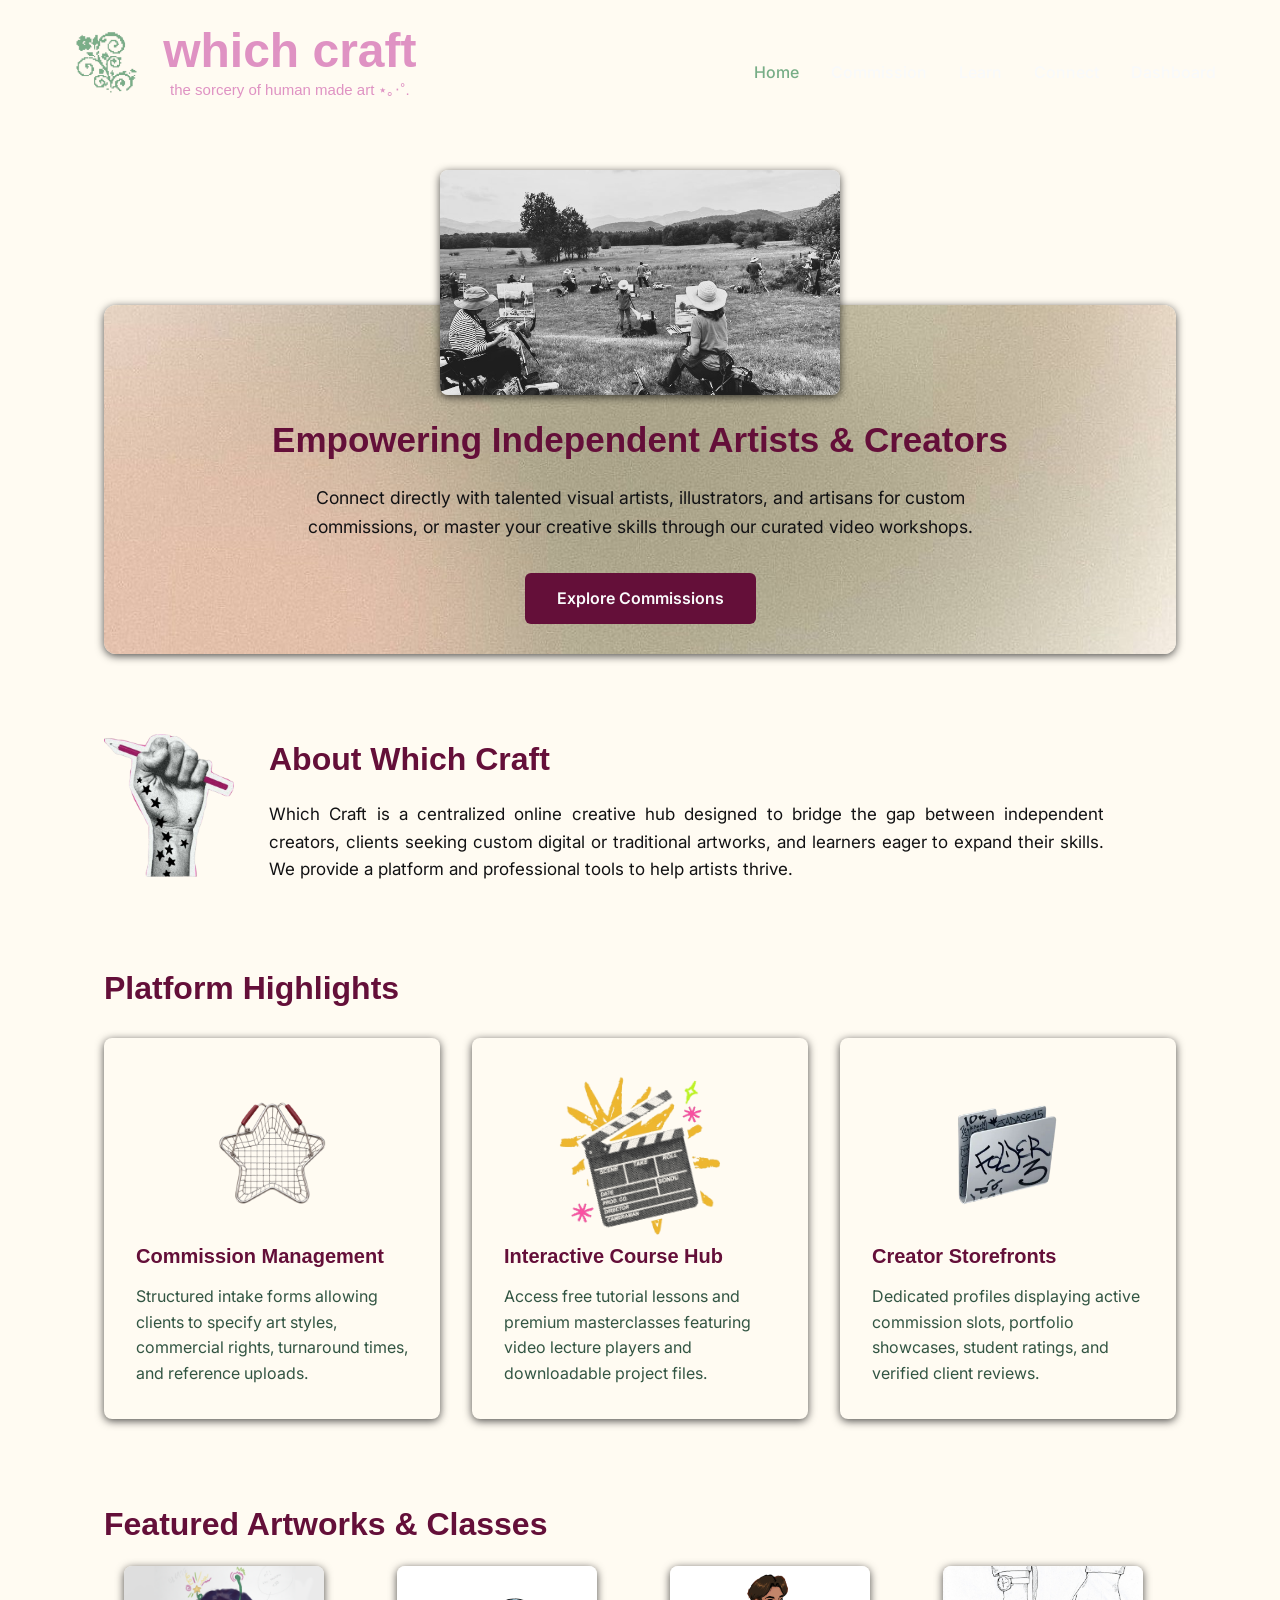
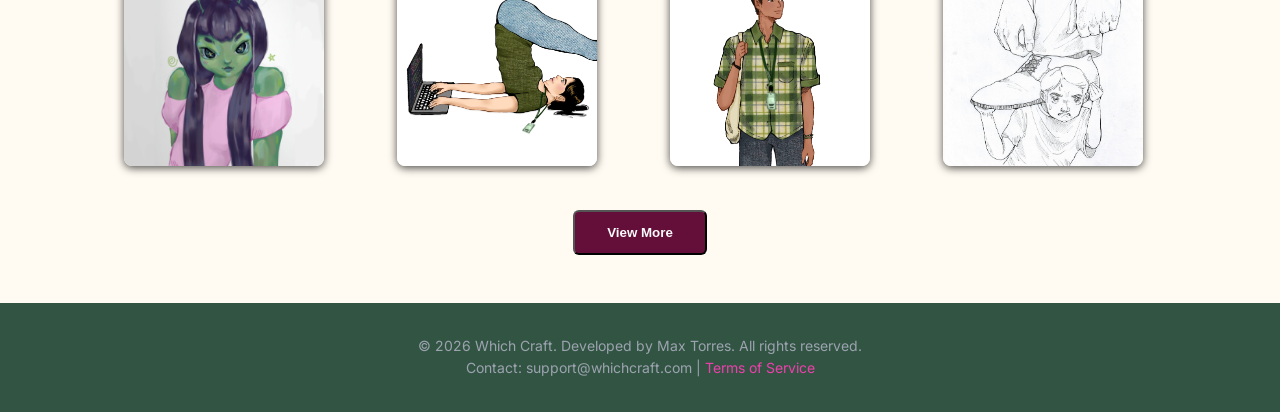
==== index.html @ 0a9c4453 "added the color palette comment in the css file." ====
<!DOCTYPE html>
<html lang="en">
<head>
    <meta charset="UTF-8">
    <meta name="viewport" content="width=device-width, initial-scale=1.0">
    <title>Which Craft</title>
    
    <link rel="preconnect" href="https://fonts.googleapis.com">
    <link rel="preconnect" href="https://fonts.gstatic.com" crossorigin>
    <link href="https://fonts.googleapis.com/css2?family=Inter:ital,opsz,wght@0,14..32,100..900;1,14..32,100..900&family=Montserrat:ital,wght@0,100..900;1,100..900&display=swap" rel="stylesheet">

    <link rel="preconnect" href="https://fonts.googleapis.com">
    <link rel="preconnect" href="https://fonts.gstatic.com" crossorigin>
    <link href="https://fonts.googleapis.com/css2?family=Inter:ital,opsz,wght@0,14..32,100..900;1,14..32,100..900&family=Montserrat:ital,wght@0,100..900;1,100..900&family=Redaction+35:ital,wght@0,400;0,700;1,400&display=swap" rel="stylesheet">

    <link rel="stylesheet" href="css/style.css">
</head>

<body>
    <header>

        <div class="container">
            <img src="images/pixel.png" height="70" alt="which craft logo">
            <div class="words">
                <div class="logo">which craft</div>
                <p>the sorcery of human made art ⋆｡‧˚.</p>
            </div>
        </div>

        <nav>
            <ul>
                <li><a href="index.html" class="active">Home</a></li>
                <li><a href="#">Commission</a> <!--hire an artist, scroll through portfolios and then message them--></li>
                <li><a href="#">Learn</a> <!--learn from an artist (watch their offered courses)--></li>
                <li><a href="#">Connect</a> <!--join the community (set up your account as an artist)--></li>
                <li><a href="#">Dashboard</a> <!--manage your comissions, orders, or courses, and profile--></li>
            </ul>
        </nav>

    </header>

    <!-- Main Content -->
    <main>
        
        <!-- hero section -->
       <section class="hero">
            <img src="images/artists.jpg" alt="image of artists" class="hero-img">
            <h1>Empowering Independent Artists & Creators</h1>
            <p>Connect directly with talented visual artists, illustrators, and artisans for custom commissions, or master your creative skills through our curated video workshops.</p>
            <a href="#" class="cta-button">Explore Commissions</a>
       </section> 

       <!-- business overview? -->
        <section class="about">
            <img src="images/moxie.png" alt="hand icon" class="about-img">
            <h2>About Which Craft</h2>
                <p>Which Craft is a centralized online creative hub designed to bridge the gap between independent creators, clients seeking custom digital or traditional artworks, and learners eager to expand their skills. We provide a platform and professional tools to help artists thrive.</p>
            </div>
            </section>
        

        <section class="highlights">

            <h2>Platform Highlights</h2>

            <div class="feature-grid">
                <div class="feature-card card1">
                    <img src="images/star-basket.png" alt="basket icon" class="card1-img">
                    <h3>Commission Management</h3>
                    <p>Structured intake forms allowing clients to specify art styles, commercial rights, turnaround times, and reference uploads.</p>
                </div>

                <div class="feature-card card2">
                    <img src="images/clapper.png" alt="courses icon" class="card-img">
                    <h3>Interactive Course Hub</h3>
                    <p>Access free tutorial lessons and premium masterclasses featuring video lecture players and downloadable project files.</p>
                </div>

                <div class="feature-card card3">
                    <img src="images/folder.png" alt="storefront icon" class="card3-img">
                    <h3>Creator Storefronts</h3>
                    <p>Dedicated profiles displaying active commission slots, portfolio showcases, student ratings, and verified client reviews.</p>
                </div>
            </div>
        </section>
        

        <section class="gallery-preview">
            <h2>Featured Artworks & Classes</h2>
            <div class="gallery">
                <img src="images/matchaaa.png" alt="Digital illustration showcase." class="img1">
                <img src="images/tiya.png" alt="Digital illustration showcase." class="img2">
                <img src="images/moreno.png" alt="Digital illustration showcase." class="img3">
                <img src="images/oppression.jpg" alt="Digital illustration showcase." class="img4">
                
                <img src="images/morena.png" alt="Digital illustration showcase." class="img5 hidden">
                <img src="images/date.jpg" alt="Digital illustration showcase." class="img6 hidden">
            </div>

            <div class="view-more">
                <button type="button" id="viewMoreBtn" class="cta-button">View More</button>
            </div>

        </section>


    </main>

    <footer>
        <p>&copy; 2026 Which Craft. Developed by Max Torres. All rights reserved.</p>
        <p>Contact: support@whichcraft.com | <a href="#">Terms of Service</a></p>
    </footer>


</body>









</html>
---- css/style.css ----
/* tabang tabang tabanggggg */

/* Color Palette:
   - Cream Background: #fffbf2
   - Dark Charcoal Text: #121214
   - Burgundy / Plum Accent: #640f39, #640f4c, #a81c62
   - Soft Pink Highlight: #df92c3
   - Bright Pink Link Accent: #ef3fac
   - Sage / Forest Green: #77ad86, #325543, #0d291a
   - Light & Muted Neutrals: #F9FAFB, #9CA3AF
*/



* {
    margin: 0;
    padding: 0;
    box-sizing: border-box;
}

body {
    /* background-image: url("../images/canvas-bg.jpg"); */
    background-repeat: no-repeat;
    background-attachment: fixed;
    background-size: cover;

    background-color: #fffbf2;
    color: #121214;
    font-family: 'Inter', sans-serif;
    line-height: 1.6;
}

/* Header & Navigation Styling */
header {
    position: sticky;
    z-index: 1000;
    top: 0;
    width: 100%;
    

    background-image: linear-gradient(rgba(100, 15, 57, 0.5)), url(../images/burgundy.jpg);
    color: #F9FAFB;
    display: flex;
    justify-content: space-between;
    align-items: center;
    padding: 25px 5%;
    flex-wrap: wrap;
    margin-bottom: 50px;
}

html {
    scroll-behavior: smooth;
}

.container {
    display: flex;
    align-items: center;
    gap: 16px;
}

.words {
    display: flex;
    flex-direction: column;
    align-items: flex-start;
    align-items: center;
}

.words > p {
    font-family: 'Redaction 35', sans-serif;
    font-size: 15px;
    color:#df92c3
}

.logo {
    font-family: 'Redaction 35', sans-serif;
    font-size: 48px;
    font-weight: 800;
    color: #df92c3;
    line-height: 1.1;
    white-space: nowrap;
}

nav ul {
    list-style: none;
    display: flex;
    gap: 32px;
    flex-wrap: wrap;
    margin-top: 18px;
}

nav a {
    color: #F9FAFB;
    text-decoration: none;
    font-weight: 500;
    transition: color 0.3s ease;
}

nav a:hover,
nav a.active {
    color: #77ad86;
}


/* Main Content & Spacing */

main {
    padding: 48px 5%;
    max-width: 1200px;
    margin: 0 auto;
}

section {
    margin-top: 80px;
}


/* Hero Section Styling */
.hero {
    text-align: center;
    padding: 64px 32px;
    padding-top: 25px;
    padding-bottom: 30px;
    background-image: url("../images/soft-bg.jpg");
    background-size: cover;
    background-position: center;
    border-radius: 12px;
    color: #121214;
    box-shadow: 0 2px 8px rgba(0, 0, 0, 0.7);
}

.hero h1 {
    font-family: 'Redaction 35', sans-serif;
    font-size: 35px;
    font-weight: 800;
    color: #640f39;
    margin-bottom: 16px;
}

.hero p {
    font-size: 17.6px;
    max-width: 700px;
    margin: 0 auto 32px auto;
}

.hero-img {
    max-width: 400px;
    max-width: 400px;
    margin: 0;
    border-radius: 8px;
    margin-top: -160px;
    margin-bottom: 10px;
    box-shadow: 0 2px 8px rgba(0, 0, 0, 0.7);
}


/* CTA Button Styling */
.cta-button {
    display: inline-block;
    background-color: #640f39;
    color: #F9FAFB;
    padding: 13px 32px;
    border-radius: 6px;
    text-decoration: none;
    font-weight: 600;
    transition: background-color 0.3s ease, transform 0.2s ease;
}

.cta-button:hover {
    background-color: #a81c62;
    background-image: linear-gradient(rgba(255, 238, 219, 0.341)), url("../images/greendots.jpg");
    color: #0d291a;
    font-weight: 600;
    background-size: cover;
    transform: translateY(-7px) ease;
}


/* About Section */

.about-img {
    float: left;
    margin-right: 35px;
    max-width: 130px;
    max-width: 130px;
}

.about h2,
.highlights h2,
.gallery-preview h2 {
    font-family: 'Syne', sans-serif;
    font-size: 32px;
    margin-bottom: 16px;
    color: #640f39;
}

.about p {
    font-size: 17px;
    max-width: 1000px;
    text-align: justify;
}

/* Key Features */
.feature-grid {
    display: grid;
    grid-template-columns: repeat(3, 1fr);
    gap: 32px;
    margin-top: 24px;
}

.feature-card {
    background-image: linear-gradient(rgba(255, 233, 192, 0.341)), url("../images/lined-paper.jpg");
    background-size: cover;
    padding: 32px;
    border-radius: 8px;
    box-shadow: 0 2px 8px rgba(0, 0, 0, 0.7);
    color:#325543;
    
    transition: transform 0.3s ease;
}

.feature-card:hover {
    transform: translateY(-7px);
}

.feature-card h3 {
    font-family: 'Syne', sans-serif;
    margin-bottom: 12px;
    font-size: 20px;
    color: #640f39;
}

.feature-grid img {
    display: block;
    margin-left: auto;
    margin-right: auto;
    max-height: 170px;
    max-width: 170px;
}


/* Gallery Showcase Image */
.gallery {
    display: grid;
    grid-template-columns: repeat(4, 1fr);
    gap: 20px;;
    margin-top: 16px;
}

.gallery img {
    display: block;
    width: 200px;
    height: 200px;
    object-fit: cover;
    border-radius: 8px;
    box-shadow: 0 2px 8px rgba(0, 0, 0, 0.7);
    transition: transform 0.3s ease;
    
    overflow: hidden;
    margin-left: 20px;
    margin-bottom: 20px;
}

.gallery img:hover {
    transform: translateY(-7px);
}

.gallery img.hidden {
    display: none;
}

.view-more {
    text-align: center;
    margin-top: 24px;
}


/* Footer Styling */
footer {
    background-color: #325543;
    color: #9CA3AF;
    text-align: center;
    padding: 32px 5%;
    font-size: 14px;
}

footer a {
    color: #ef3fac;
    text-decoration: none;
}

footer a:hover {
    text-decoration: underline;
}
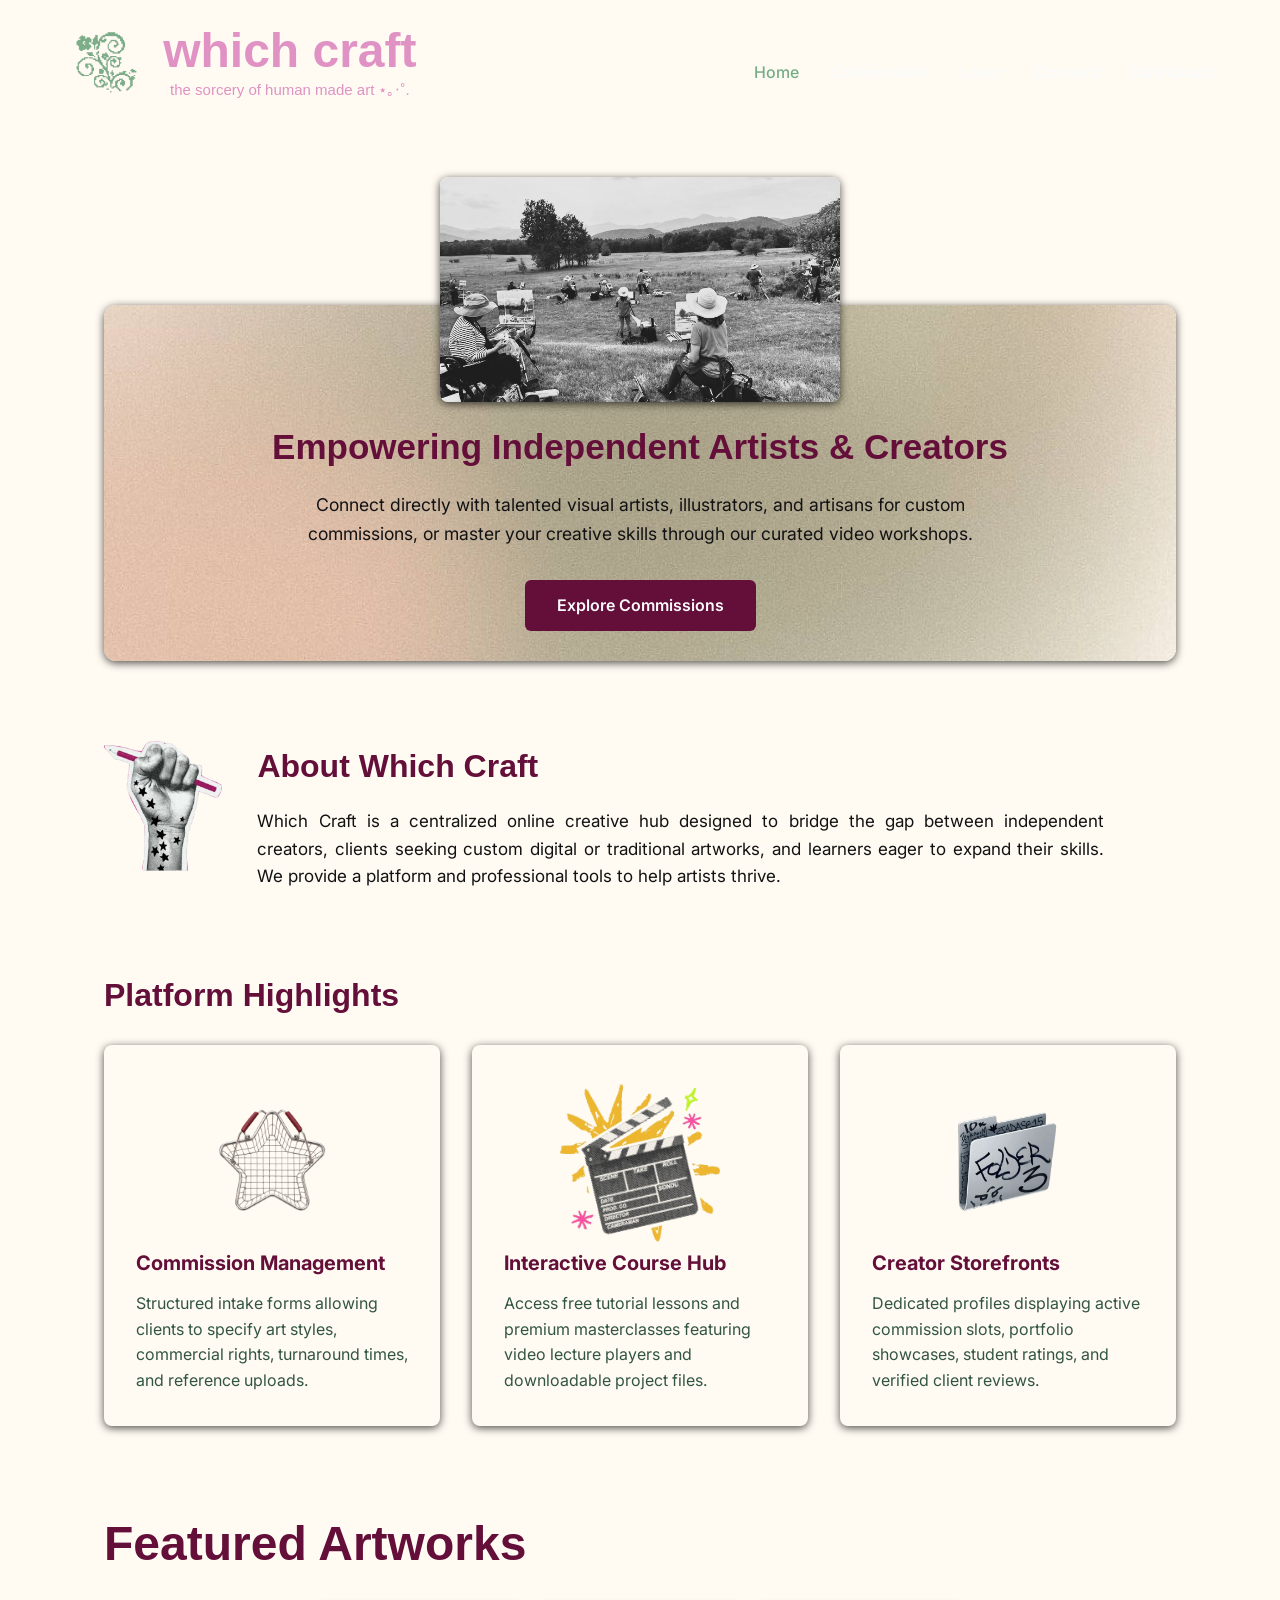
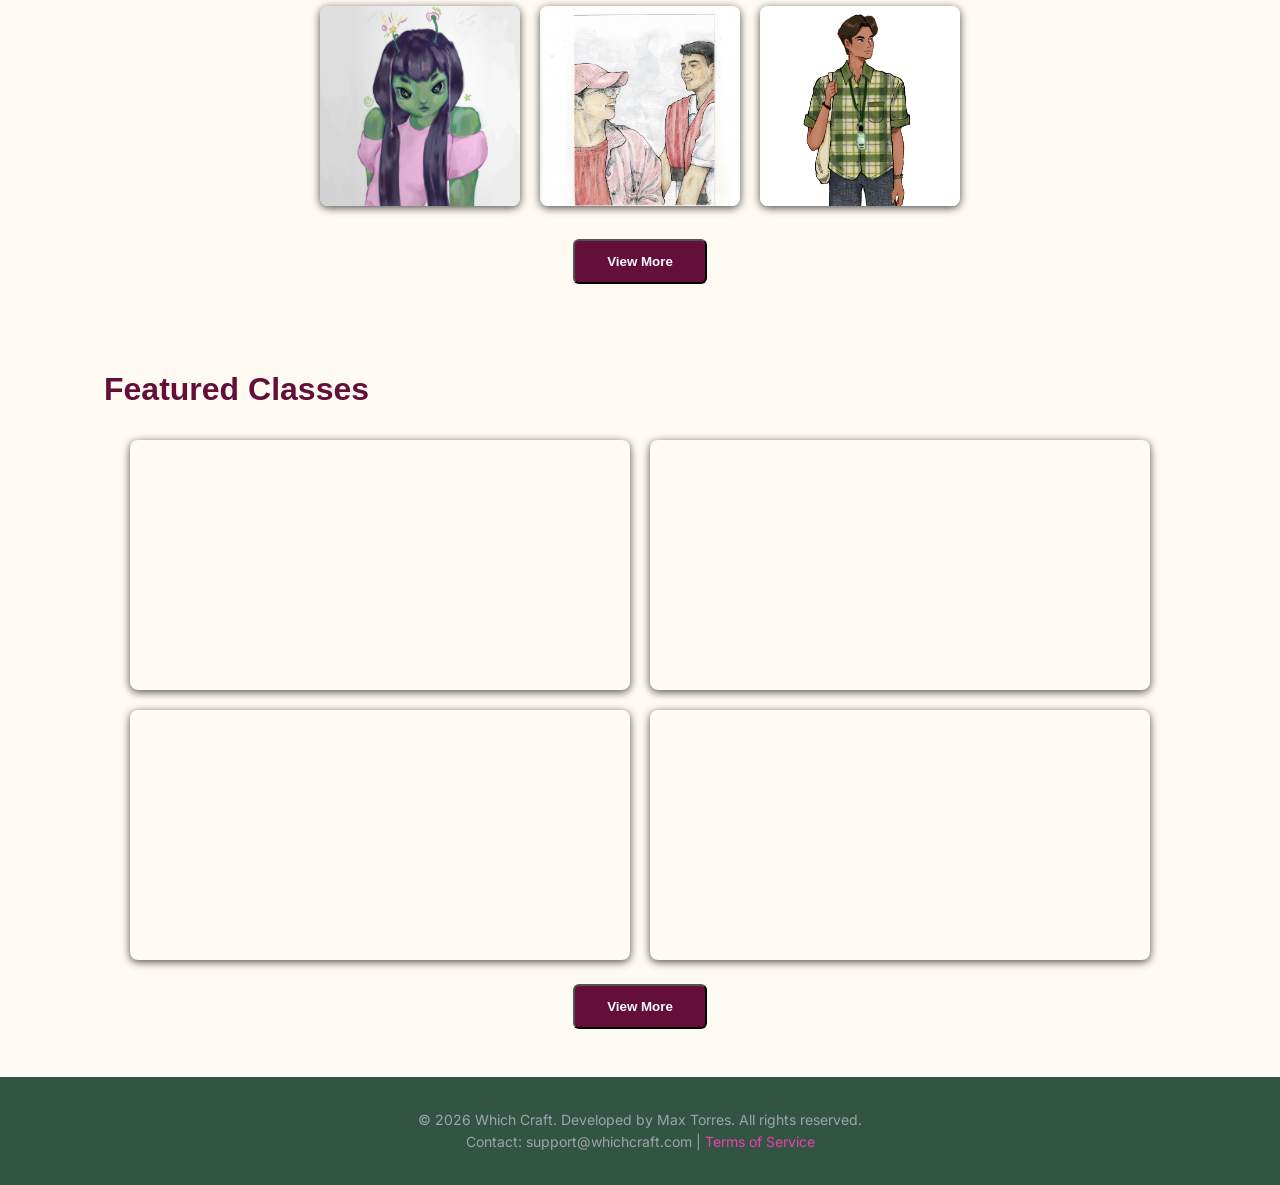
==== commit 299629d2: "divided the featured artwords and featured courses, added the css for the featured courses, and fiex" ====
--- a/index.html
+++ b/index.html
@@ -43,19 +43,19 @@
     <main>
         
         <!-- hero section -->
-       <section class="hero">
+        <section class="hero">
             <img src="images/artists.jpg" alt="image of artists" class="hero-img">
             <h1>Empowering Independent Artists & Creators</h1>
             <p>Connect directly with talented visual artists, illustrators, and artisans for custom commissions, or master your creative skills through our curated video workshops.</p>
             <a href="#" class="cta-button">Explore Commissions</a>
-       </section> 
+        </section>
+       
 
        <!-- business overview? -->
         <section class="about">
             <img src="images/moxie.png" alt="hand icon" class="about-img">
             <h2>About Which Craft</h2>
                 <p>Which Craft is a centralized online creative hub designed to bridge the gap between independent creators, clients seeking custom digital or traditional artworks, and learners eager to expand their skills. We provide a platform and professional tools to help artists thrive.</p>
-            </div>
             </section>
         
 
@@ -86,15 +86,15 @@
         
 
         <section class="gallery-preview">
-            <h2>Featured Artworks & Classes</h2>
+            <h2>Featured Artworks</h2>
             <div class="gallery">
                 <img src="images/matchaaa.png" alt="Digital illustration showcase." class="img1">
-                <img src="images/tiya.png" alt="Digital illustration showcase." class="img2">
+                <img src="images/date.jpg" alt="Digital illustration showcase." class="img2">
                 <img src="images/moreno.png" alt="Digital illustration showcase." class="img3">
-                <img src="images/oppression.jpg" alt="Digital illustration showcase." class="img4">
                 
+                <img src="images/oppression.jpg" alt="Digital illustration showcase." class="img4 hidden">
                 <img src="images/morena.png" alt="Digital illustration showcase." class="img5 hidden">
-                <img src="images/date.jpg" alt="Digital illustration showcase." class="img6 hidden">
+                <img src="images/tiya.png" alt="Digital illustration showcase." class="img6 hidden">
             </div>
 
             <div class="view-more">
@@ -103,6 +103,21 @@
 
         </section>
 
+
+        <section class="course-preview">
+            <h2>Featured Classes</h2>
+            <div class="course">
+                <iframe width="560" height="315" src="https://www.youtube.com/embed/XeIR7P82aPU?si=596kWppinb40qCy3" title="YouTube video player" frameborder="0" allow="accelerometer; autoplay; clipboard-write; encrypted-media; gyroscope; picture-in-picture; web-share" referrerpolicy="strict-origin-when-cross-origin" allowfullscreen></iframe>
+                <iframe width="560" height="315" src="https://www.youtube.com/embed/hON5t_69TBk?si=FK8n1F7o81Zy9mkY" title="YouTube video player" frameborder="0" allow="accelerometer; autoplay; clipboard-write; encrypted-media; gyroscope; picture-in-picture; web-share" referrerpolicy="strict-origin-when-cross-origin" allowfullscreen></iframe>
+                <iframe width="560" height="315" src="https://www.youtube.com/embed/UOC8ISSbFx0?si=-0Y8C9B5GnZvWqfp" title="YouTube video player" frameborder="0" allow="accelerometer; autoplay; clipboard-write; encrypted-media; gyroscope; picture-in-picture; web-share" referrerpolicy="strict-origin-when-cross-origin" allowfullscreen></iframe>
+                <iframe width="560" height="315" src="https://www.youtube.com/embed/iOkqWYNOjJY?si=_VaJUX1a1qQ-y8oq" title="YouTube video player" frameborder="0" allow="accelerometer; autoplay; clipboard-write; encrypted-media; gyroscope; picture-in-picture; web-share" referrerpolicy="strict-origin-when-cross-origin" allowfullscreen></iframe>
+            </div>
+
+            <div class="view-more">
+                <button type="button" id="viewMoreBtn" class="cta-button">View More</button>
+            </div>
+
+        </section>
 
     </main>
 
--- a/css/style.css
+++ b/css/style.css
@@ -19,7 +19,7 @@
 }
 
 body {
-    /* background-image: url("../images/canvas-bg.jpg"); */
+    background-image: linear-gradient(rgba(255, 251, 247, 0.77)), url("../images/field-bw.jpg");
     background-repeat: no-repeat;
     background-attachment: fixed;
     background-size: cover;
@@ -29,6 +29,14 @@
     font-family: 'Inter', sans-serif;
     line-height: 1.6;
 }
+
+
+html,
+body {
+    overflow-x: clip;
+    max-width: 100%;
+}
+
 
 /* Header & Navigation Styling */
 header {
@@ -36,6 +44,7 @@
     z-index: 1000;
     top: 0;
     width: 100%;
+    min-width: 100vw;
     
 
     background-image: linear-gradient(rgba(100, 15, 57, 0.5)), url(../images/burgundy.jpg);
@@ -115,10 +124,11 @@
 
 
 /* Hero Section Styling */
+
 .hero {
     text-align: center;
     padding: 64px 32px;
-    padding-top: 25px;
+    padding-top: 32px;
     padding-bottom: 30px;
     background-image: url("../images/soft-bg.jpg");
     background-size: cover;
@@ -144,7 +154,7 @@
 
 .hero-img {
     max-width: 400px;
-    max-width: 400px;
+    max-height: 400px;
     margin: 0;
     border-radius: 8px;
     margin-top: -160px;
@@ -171,7 +181,7 @@
     color: #0d291a;
     font-weight: 600;
     background-size: cover;
-    transform: translateY(-7px) ease;
+    transform: translateY(-7px);
 }
 
 
@@ -181,13 +191,14 @@
     float: left;
     margin-right: 35px;
     max-width: 130px;
-    max-width: 130px;
+    max-height: 130px;
 }
 
 .about h2,
 .highlights h2,
-.gallery-preview h2 {
-    font-family: 'Syne', sans-serif;
+.gallery-preview ,
+.course-preview h2 {
+    font-family: 'Redaction 35', sans-serif;
     font-size: 32px;
     margin-bottom: 16px;
     color: #640f39;
@@ -201,13 +212,18 @@
 
 /* Key Features */
 .feature-grid {
-    display: grid;
-    grid-template-columns: repeat(3, 1fr);
+    display: flex;
+    flex-wrap: wrap;
+    justify-content: center;
+    align-items: center;
     gap: 32px;
     margin-top: 24px;
 }
 
 .feature-card {
+    flex: 1 1 280px;
+    max-width: 360px;
+
     background-image: linear-gradient(rgba(255, 233, 192, 0.341)), url("../images/lined-paper.jpg");
     background-size: cover;
     padding: 32px;
@@ -223,7 +239,7 @@
 }
 
 .feature-card h3 {
-    font-family: 'Syne', sans-serif;
+    font-family: 'Inter', sans-serif;
     margin-bottom: 12px;
     font-size: 20px;
     color: #640f39;
@@ -240,10 +256,12 @@
 
 /* Gallery Showcase Image */
 .gallery {
-    display: grid;
-    grid-template-columns: repeat(4, 1fr);
-    gap: 20px;;
-    margin-top: 16px;
+    display: flex;
+    flex-wrap: wrap;
+    justify-content: center;
+    align-items: center;
+    gap: 20px;
+    margin-top: 24px;
 }
 
 .gallery img {
@@ -255,9 +273,6 @@
     box-shadow: 0 2px 8px rgba(0, 0, 0, 0.7);
     transition: transform 0.3s ease;
     
-    overflow: hidden;
-    margin-left: 20px;
-    margin-bottom: 20px;
 }
 
 .gallery img:hover {
@@ -266,6 +281,37 @@
 
 .gallery img.hidden {
     display: none;
+}
+
+.view-more {
+    text-align: center;
+    margin-top: 24px;
+}
+
+
+/* Course Showcase Section */
+.course {
+    display: flex;
+    flex-wrap: wrap;
+    justify-content: center;
+    align-items: center;
+    gap: 20px;
+    margin-top: 24px;
+}
+
+.course iframe {
+    display: block;
+    width: 500px;
+    height: 250px;
+    object-fit: cover;
+    border-radius: 8px;
+    box-shadow: 0 2px 8px rgba(0, 0, 0, 0.7);
+    transition: transform 0.3s ease;
+    
+}
+
+.course iframe:hover {
+    transform: translateY(-7px);
 }
 
 .view-more {
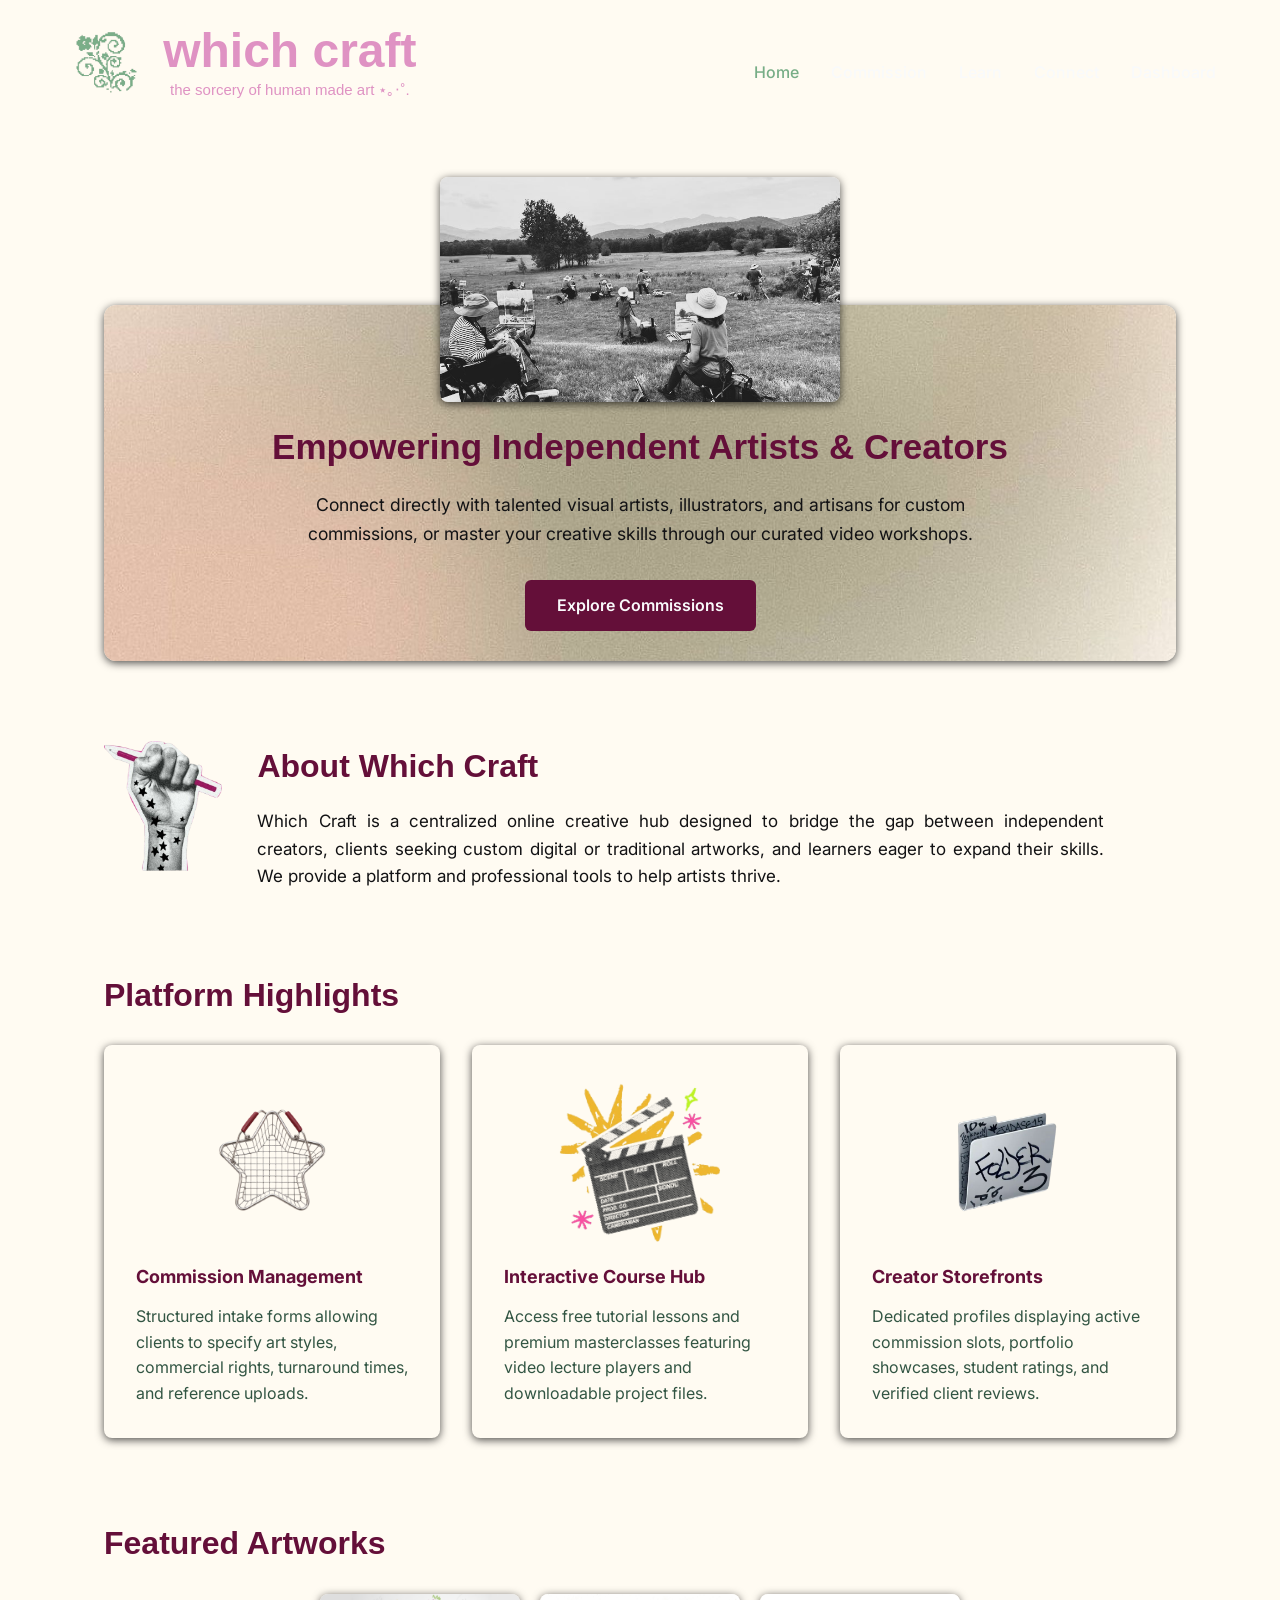
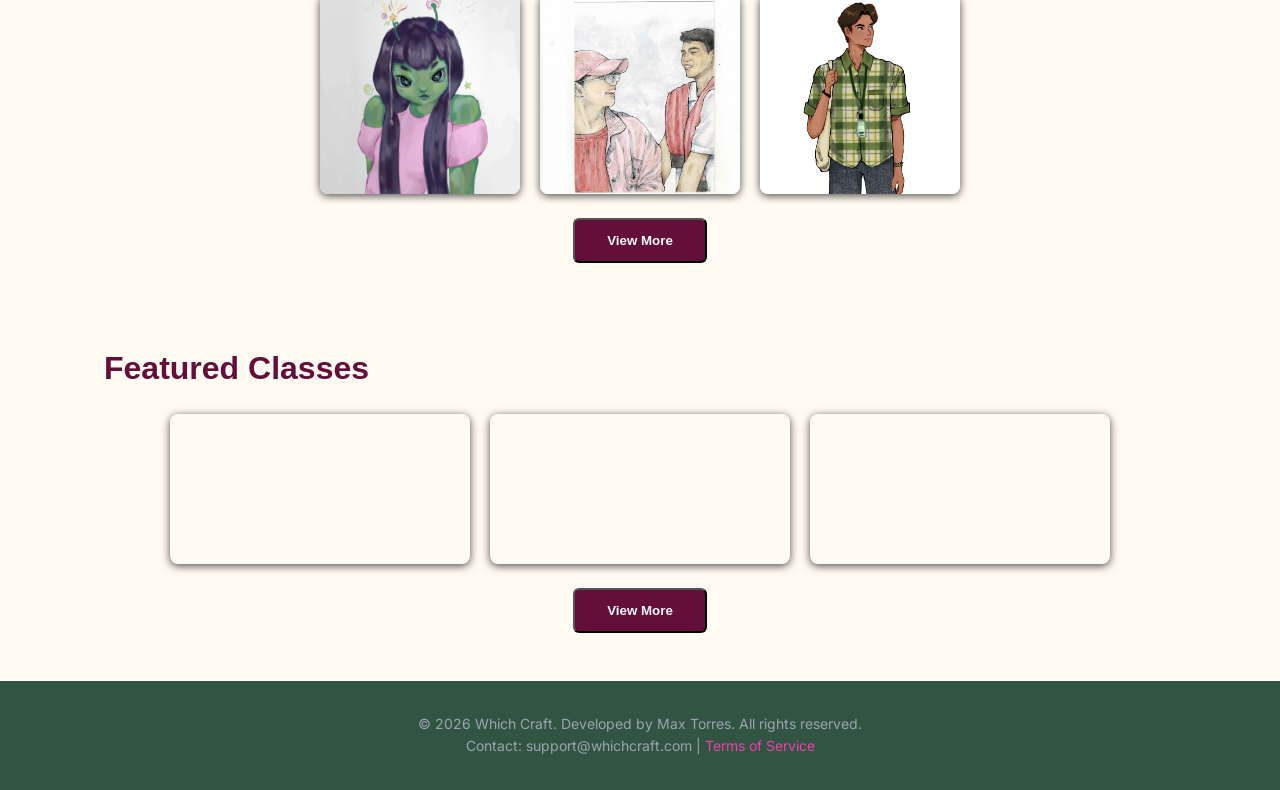
==== commit e580d22a: "gave the featured artworks each of their details in html and their corresponding css." ====
--- a/index.html
+++ b/index.html
@@ -49,9 +49,9 @@
             <p>Connect directly with talented visual artists, illustrators, and artisans for custom commissions, or master your creative skills through our curated video workshops.</p>
             <a href="#" class="cta-button">Explore Commissions</a>
         </section>
-       
+        
 
-       <!-- business overview? -->
+        <!-- business overview? -->
         <section class="about">
             <img src="images/moxie.png" alt="hand icon" class="about-img">
             <h2>About Which Craft</h2>
@@ -71,7 +71,7 @@
                 </div>
 
                 <div class="feature-card card2">
-                    <img src="images/clapper.png" alt="courses icon" class="card-img">
+                    <img src="images/clapper.png" alt="courses icon" class="card2-img">
                     <h3>Interactive Course Hub</h3>
                     <p>Access free tutorial lessons and premium masterclasses featuring video lecture players and downloadable project files.</p>
                 </div>
@@ -88,19 +88,37 @@
         <section class="gallery-preview">
             <h2>Featured Artworks</h2>
             <div class="gallery">
-                <img src="images/matchaaa.png" alt="Digital illustration showcase." class="img1">
-                <img src="images/date.jpg" alt="Digital illustration showcase." class="img2">
-                <img src="images/moreno.png" alt="Digital illustration showcase." class="img3">
-                
-                <img src="images/oppression.jpg" alt="Digital illustration showcase." class="img4 hidden">
-                <img src="images/morena.png" alt="Digital illustration showcase." class="img5 hidden">
-                <img src="images/tiya.png" alt="Digital illustration showcase." class="img6 hidden">
+                <figure class="artwork-card">
+                    <img src="images/matchaaa.png" alt="Digital illustration showcase." class="img1">
+                    <figcaption class="artwork-caption">
+                        <span class="artwork-title">Matcha</span>
+                        <span class="artwork-medium">mixed: trad lineart and digi rendering.</span>
+                        <span class="artwork-artist">by max</span>
+                    </figcaption>
+                </figure>
+
+                <figure class="artwork-card">
+                    <img src="images/date.jpg" alt="Digital illustration showcase." class="img2">
+                    <figcaption class="artwork-caption">
+                        <span class="artwork-title">Afternoon Date</span>
+                        <span class="artwork-medium">trad: watercolor, pens, colored pencils</span>
+                        <span class="artwork-artist">by max</span>
+                    </figcaption>
+                </figure>
+
+                <figure class="artwork-card">
+                    <img src="images/moreno.png" alt="Digital illustration showcase." class="img3">
+                    <figcaption class="artwork-caption">
+                        <span class="artwork-title">Campus Walk</span>
+                        <span class="artwork-medium">mixed: trad lineart and digi rendering.</span>
+                        <span class="artwork-artist">by max</span>
+                    </figcaption>
+                </figure>
             </div>
 
             <div class="view-more">
-                <button type="button" id="viewMoreBtn" class="cta-button">View More</button>
+                <button type="button" id="viewMoreGalleryBtn" class="cta-button">View More</button>
             </div>
-
         </section>
 
 
@@ -108,7 +126,6 @@
             <h2>Featured Classes</h2>
             <div class="course">
                 <iframe width="560" height="315" src="https://www.youtube.com/embed/XeIR7P82aPU?si=596kWppinb40qCy3" title="YouTube video player" frameborder="0" allow="accelerometer; autoplay; clipboard-write; encrypted-media; gyroscope; picture-in-picture; web-share" referrerpolicy="strict-origin-when-cross-origin" allowfullscreen></iframe>
-                <iframe width="560" height="315" src="https://www.youtube.com/embed/hON5t_69TBk?si=FK8n1F7o81Zy9mkY" title="YouTube video player" frameborder="0" allow="accelerometer; autoplay; clipboard-write; encrypted-media; gyroscope; picture-in-picture; web-share" referrerpolicy="strict-origin-when-cross-origin" allowfullscreen></iframe>
                 <iframe width="560" height="315" src="https://www.youtube.com/embed/UOC8ISSbFx0?si=-0Y8C9B5GnZvWqfp" title="YouTube video player" frameborder="0" allow="accelerometer; autoplay; clipboard-write; encrypted-media; gyroscope; picture-in-picture; web-share" referrerpolicy="strict-origin-when-cross-origin" allowfullscreen></iframe>
                 <iframe width="560" height="315" src="https://www.youtube.com/embed/iOkqWYNOjJY?si=_VaJUX1a1qQ-y8oq" title="YouTube video player" frameborder="0" allow="accelerometer; autoplay; clipboard-write; encrypted-media; gyroscope; picture-in-picture; web-share" referrerpolicy="strict-origin-when-cross-origin" allowfullscreen></iframe>
             </div>
--- a/css/style.css
+++ b/css/style.css
@@ -196,7 +196,7 @@
 
 .about h2,
 .highlights h2,
-.gallery-preview ,
+.gallery-preview h2,
 .course-preview h2 {
     font-family: 'Redaction 35', sans-serif;
     font-size: 32px;
@@ -215,7 +215,7 @@
     display: flex;
     flex-wrap: wrap;
     justify-content: center;
-    align-items: center;
+    align-items: stretch;
     gap: 32px;
     margin-top: 24px;
 }
@@ -223,6 +223,7 @@
 .feature-card {
     flex: 1 1 280px;
     max-width: 360px;
+    min-width: 0;
 
     background-image: linear-gradient(rgba(255, 233, 192, 0.341)), url("../images/lined-paper.jpg");
     background-size: cover;
@@ -241,20 +242,91 @@
 .feature-card h3 {
     font-family: 'Inter', sans-serif;
     margin-bottom: 12px;
-    font-size: 20px;
+    font-size: 18px;
     color: #640f39;
 }
 
 .feature-grid img {
     display: block;
-    margin-left: auto;
-    margin-right: auto;
+    margin: 0 auto 16px auto;
     max-height: 170px;
-    max-width: 170px;
+    height: auto;
+    max-width: min(170px, 100%);
+    width: auto;
 }
 
 
 /* Gallery Showcase Image */
+.artwork-card {
+    position: relative;
+    width: 200px;
+    height: 200px;
+    border-radius: 8px;
+    overflow: hidden;
+    box-shadow: 0 2px 8px rgba(0, 0, 0, 0.7);
+    transition: transform 0.3s ease, box-shadow 0.3s ease;
+}
+
+.artwork-card:hover {
+    transform: translateY(-7px);
+    box-shadow: 0 8px 18px rgba(0, 0, 0, 0.35);
+}
+
+.artwork-card img {
+    display: block;
+    width: 100%;
+    height: 100%;
+    object-fit: cover;
+}
+
+.artwork-caption {
+    position: absolute;
+    inset: 0;
+    display: flex;
+    flex-direction: column;
+    justify-content: flex-end;
+    padding: 14px;
+    background: linear-gradient(
+        to top,
+        rgba(18, 18, 20, 0.88) 0%,
+        rgba(100, 15, 57, 0.55) 60%,
+        rgba(18, 18, 20, 0.1) 100%
+    );
+    color: #fffbf2;
+    opacity: 0;
+    transform: translateY(6px);
+    transition: opacity 0.25s ease, transform 0.25s ease;
+    pointer-events: none;
+}
+
+.artwork-card:hover .artwork-caption,
+.artwork-card:focus-within .artwork-caption {
+    opacity: 1;
+    transform: translateY(0);
+}
+
+.artwork-title {
+    font-family: 'Syne', sans-serif;
+    font-size: 15px;
+    font-weight: 700;
+    line-height: 1.2;
+}
+
+.artwork-medium {
+    font-family: 'Inter', sans-serif;
+    font-size: 11.5px;
+    color: #fffbf2;
+    margin-top: 3px;
+}
+
+.artwork-artist {
+    font-family: 'Inter', sans-serif;
+    font-size: 12.5px;
+    color: #df92c3;
+    margin-top: 3px;
+}
+
+
 .gallery {
     display: flex;
     flex-wrap: wrap;
@@ -262,21 +334,6 @@
     align-items: center;
     gap: 20px;
     margin-top: 24px;
-}
-
-.gallery img {
-    display: block;
-    width: 200px;
-    height: 200px;
-    object-fit: cover;
-    border-radius: 8px;
-    box-shadow: 0 2px 8px rgba(0, 0, 0, 0.7);
-    transition: transform 0.3s ease;
-    
-}
-
-.gallery img:hover {
-    transform: translateY(-7px);
 }
 
 .gallery img.hidden {
@@ -296,13 +353,13 @@
     justify-content: center;
     align-items: center;
     gap: 20px;
-    margin-top: 24px;
+    margin-top: 20px;
 }
 
 .course iframe {
     display: block;
-    width: 500px;
-    height: 250px;
+    width: 300px;
+    height: 150px;
     object-fit: cover;
     border-radius: 8px;
     box-shadow: 0 2px 8px rgba(0, 0, 0, 0.7);
@@ -311,7 +368,7 @@
 }
 
 .course iframe:hover {
-    transform: translateY(-7px);
+    transform: translateY(-7px) scale(1.27);
 }
 
 .view-more {
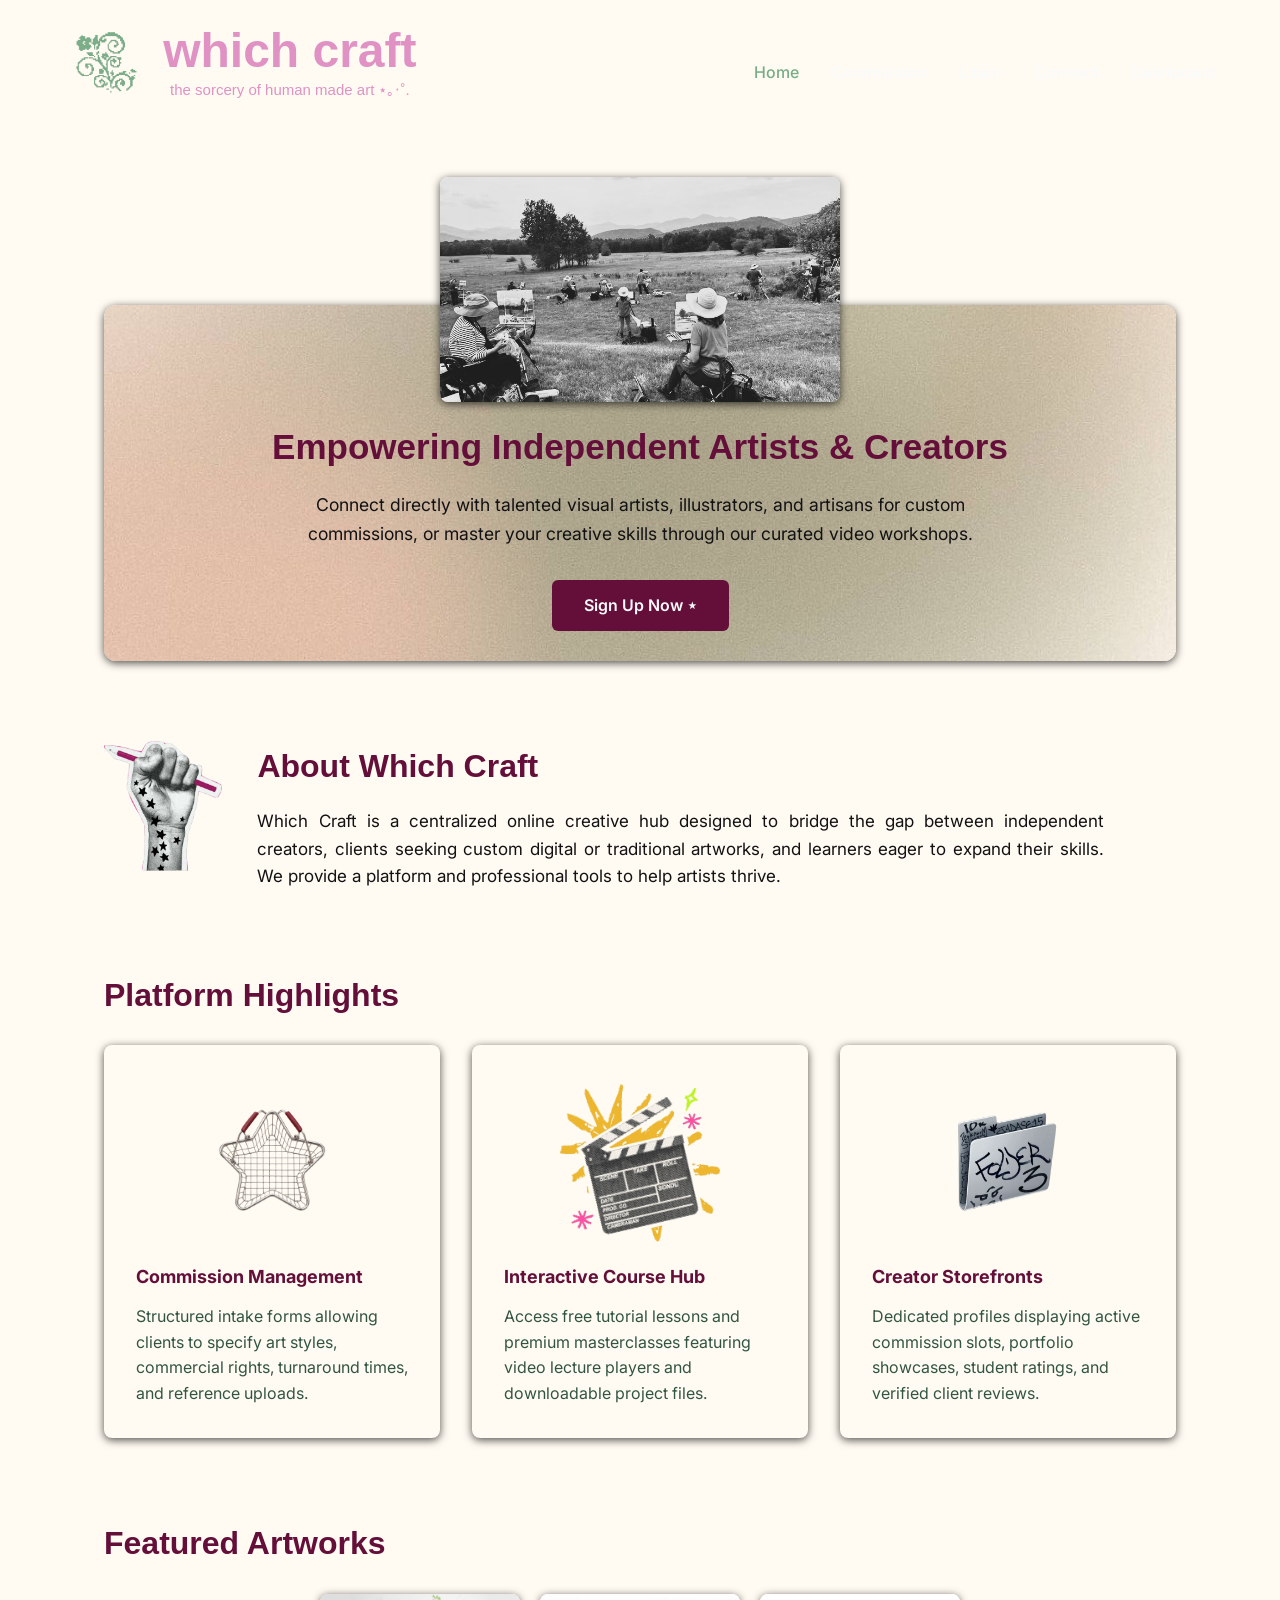
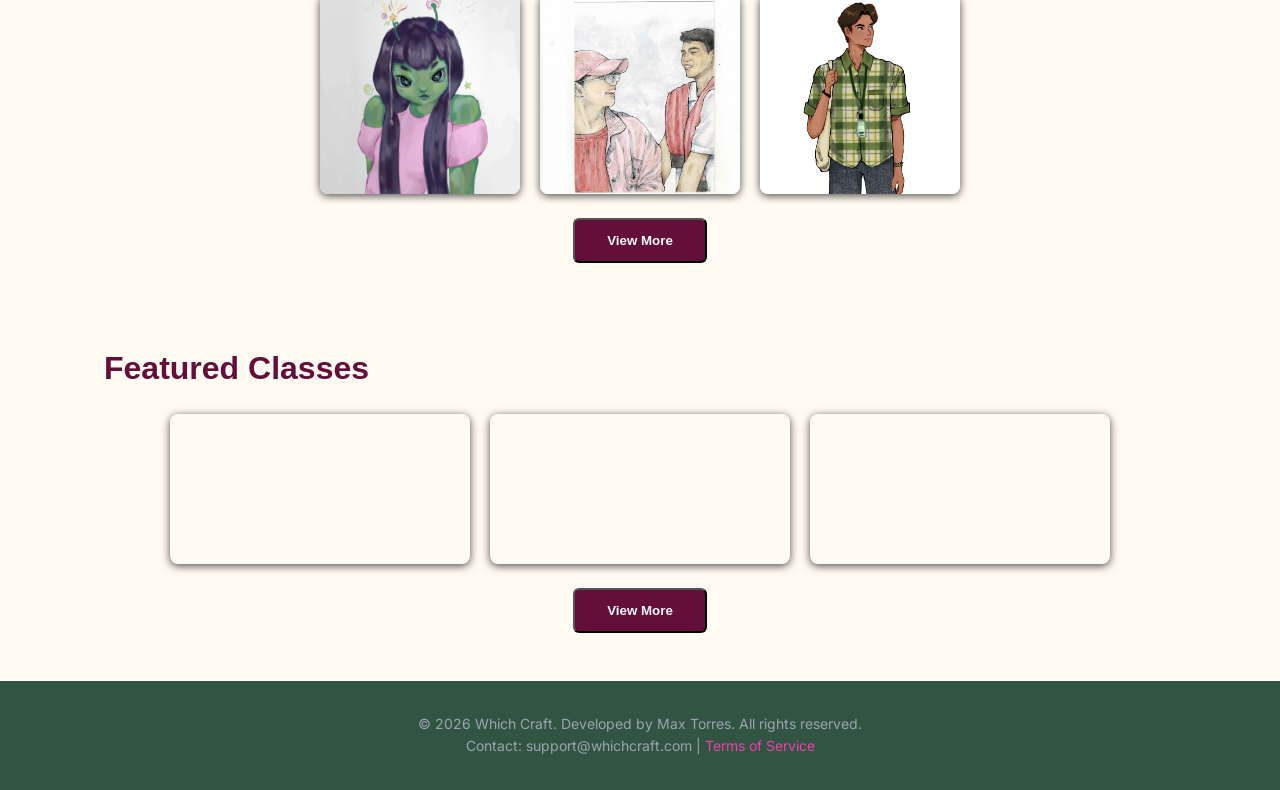
==== commit c52b6e74: "connected the cta button to the connect page" ====
--- a/index.html
+++ b/index.html
@@ -32,7 +32,7 @@
                 <li><a href="index.html" class="active">Home</a></li>
                 <li><a href="#">Commission</a> <!--hire an artist, scroll through portfolios and then message them--></li>
                 <li><a href="#">Learn</a> <!--learn from an artist (watch their offered courses)--></li>
-                <li><a href="#">Connect</a> <!--join the community (set up your account as an artist)--></li>
+                <li><a href="connect.html">Connect</a></li> <!--join the community (set up your account as an artist)--></li>
                 <li><a href="#">Dashboard</a> <!--manage your comissions, orders, or courses, and profile--></li>
             </ul>
         </nav>
@@ -47,7 +47,7 @@
             <img src="images/artists.jpg" alt="image of artists" class="hero-img">
             <h1>Empowering Independent Artists & Creators</h1>
             <p>Connect directly with talented visual artists, illustrators, and artisans for custom commissions, or master your creative skills through our curated video workshops.</p>
-            <a href="#" class="cta-button">Explore Commissions</a>
+            <a href="connect.html" class="cta-button">Sign Up Now ⋆</a>
         </section>
         
 
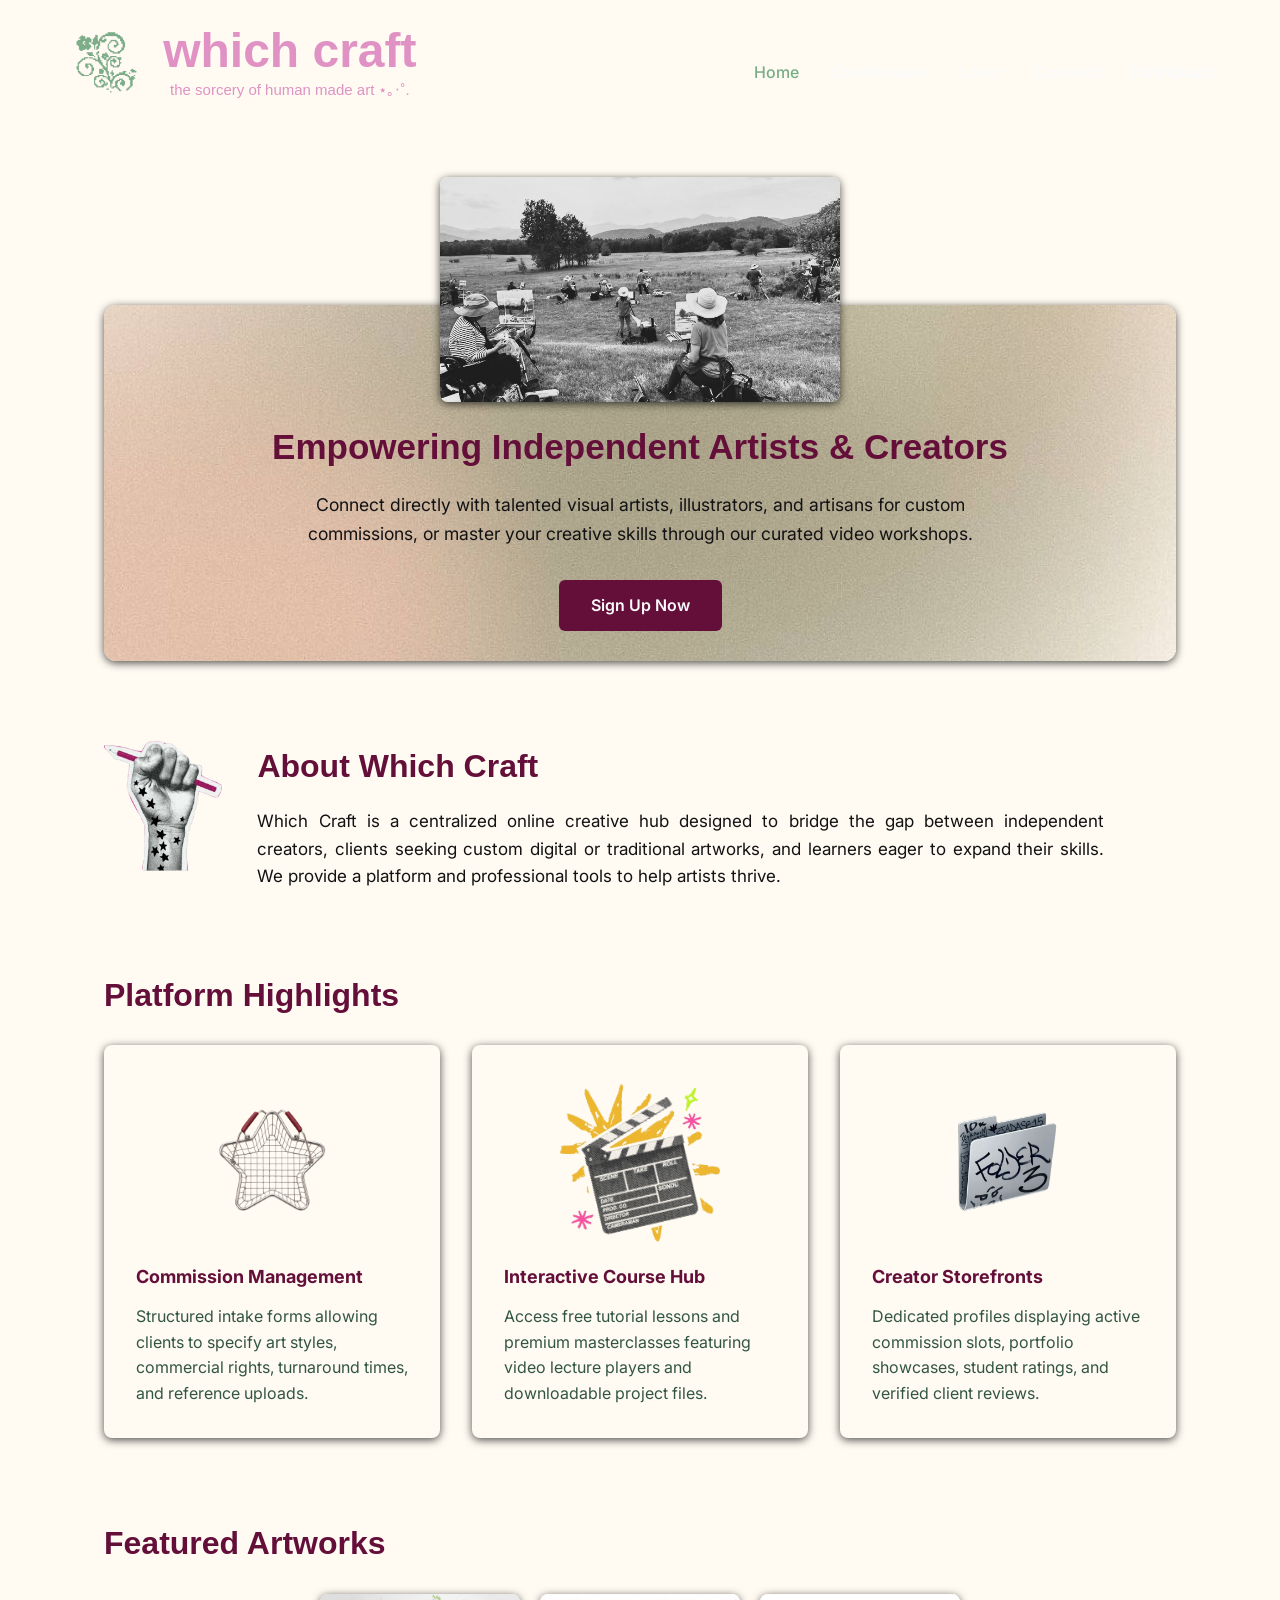
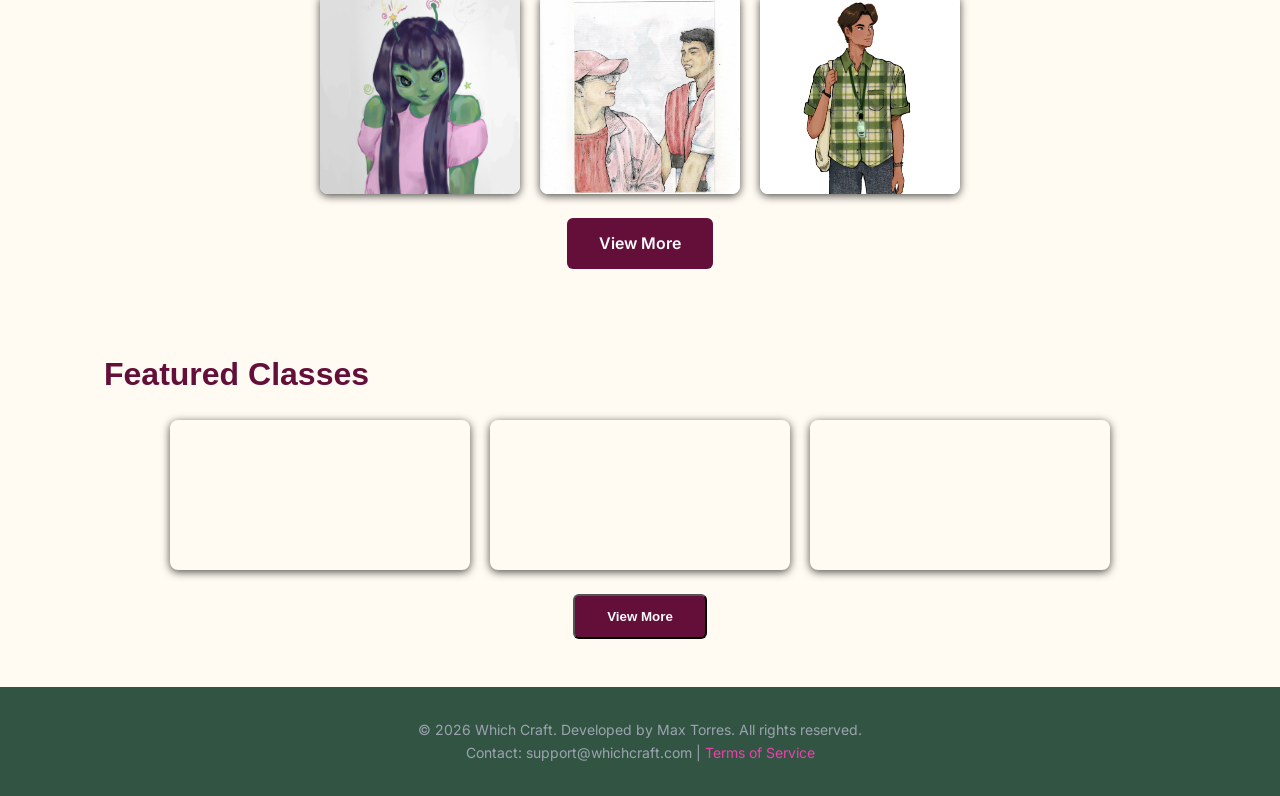
==== commit 5e0acb4c: "added commission html and css for the commission-hero." ====
--- a/index.html
+++ b/index.html
@@ -30,7 +30,7 @@
         <nav>
             <ul>
                 <li><a href="index.html" class="active">Home</a></li>
-                <li><a href="#">Commission</a> <!--hire an artist, scroll through portfolios and then message them--></li>
+                <li><a href="commission.html">Commission</a> <!--hire an artist, scroll through portfolios and then message them--></li>
                 <li><a href="#">Learn</a> <!--learn from an artist (watch their offered courses)--></li>
                 <li><a href="connect.html">Connect</a></li> <!--join the community (set up your account as an artist)--></li>
                 <li><a href="#">Dashboard</a> <!--manage your comissions, orders, or courses, and profile--></li>
@@ -47,7 +47,7 @@
             <img src="images/artists.jpg" alt="image of artists" class="hero-img">
             <h1>Empowering Independent Artists & Creators</h1>
             <p>Connect directly with talented visual artists, illustrators, and artisans for custom commissions, or master your creative skills through our curated video workshops.</p>
-            <a href="connect.html" class="cta-button">Sign Up Now ⋆</a>
+            <a href="connect.html" class="cta-button">Sign Up Now</a>
         </section>
         
 
@@ -117,7 +117,7 @@
             </div>
 
             <div class="view-more">
-                <button type="button" id="viewMoreGalleryBtn" class="cta-button">View More</button>
+                <a href="commission.html" class="cta-button view-more-btn">View More</a>
             </div>
         </section>
 
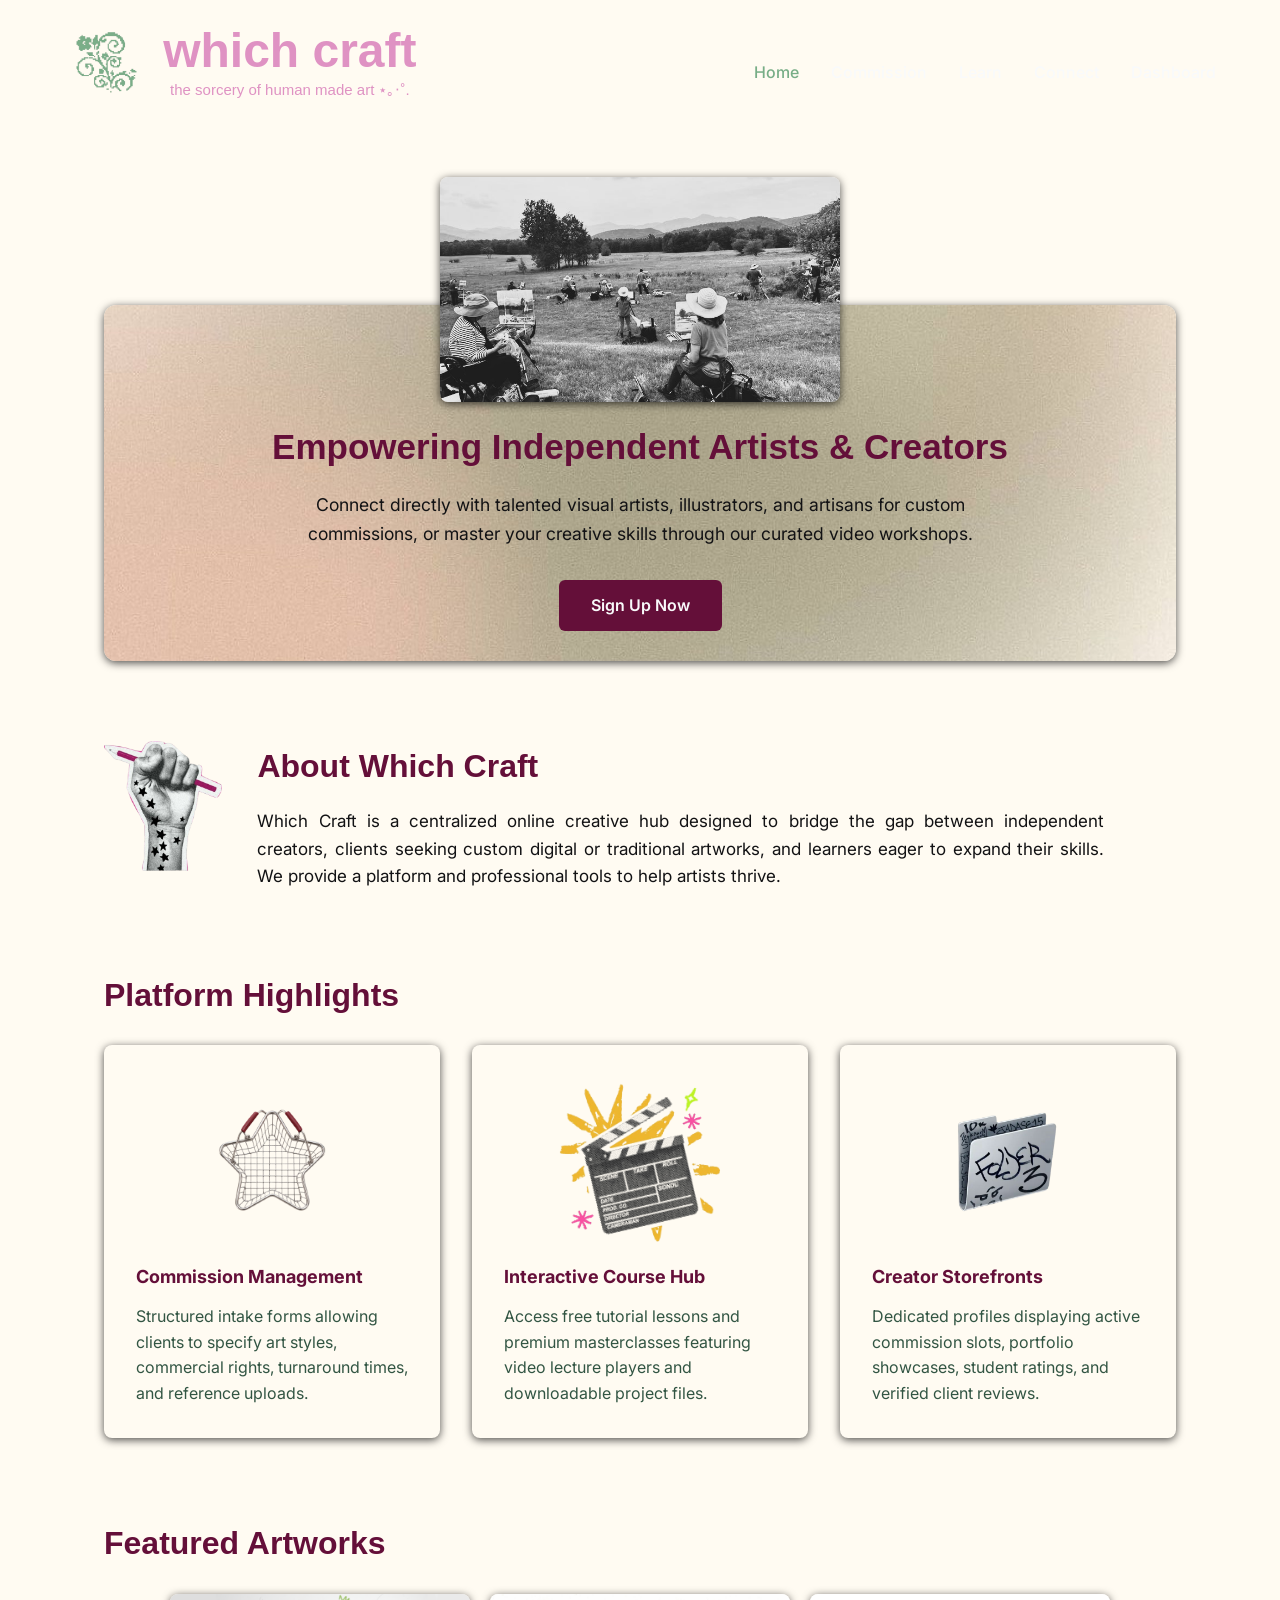
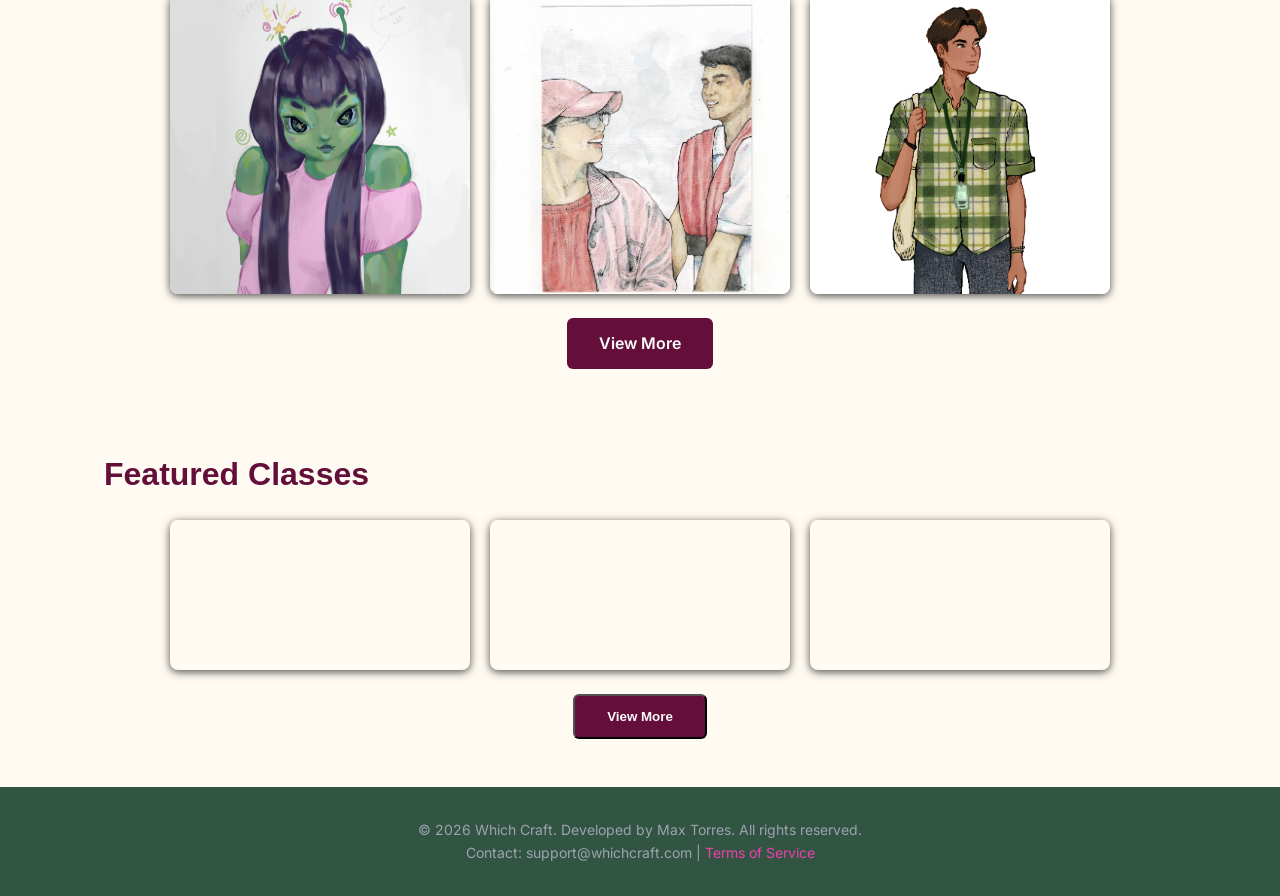
==== commit c739e2b8: "increased the sixe of the featured artworks in the homepage, connected the dashboard nav to the dash" ====
--- a/index.html
+++ b/index.html
@@ -33,7 +33,7 @@
                 <li><a href="commission.html">Commission</a> <!--hire an artist, scroll through portfolios and then message them--></li>
                 <li><a href="#">Learn</a> <!--learn from an artist (watch their offered courses)--></li>
                 <li><a href="connect.html">Connect</a></li> <!--join the community (set up your account as an artist)--></li>
-                <li><a href="#">Dashboard</a> <!--manage your comissions, orders, or courses, and profile--></li>
+                <li><a href="dashboard.html">Dashboard</a> <!--manage your comissions, orders, or courses, and profile--></li>
             </ul>
         </nav>
 
--- a/css/style.css
+++ b/css/style.css
@@ -259,8 +259,8 @@
 /* Gallery Showcase Image */
 .artwork-card {
     position: relative;
-    width: 200px;
-    height: 200px;
+    width: 300px;
+    height: 300px;
     border-radius: 8px;
     overflow: hidden;
     box-shadow: 0 2px 8px rgba(0, 0, 0, 0.7);
@@ -336,10 +336,6 @@
     margin-top: 24px;
 }
 
-.gallery img.hidden {
-    display: none;
-}
-
 .view-more {
     text-align: center;
     margin-top: 24px;
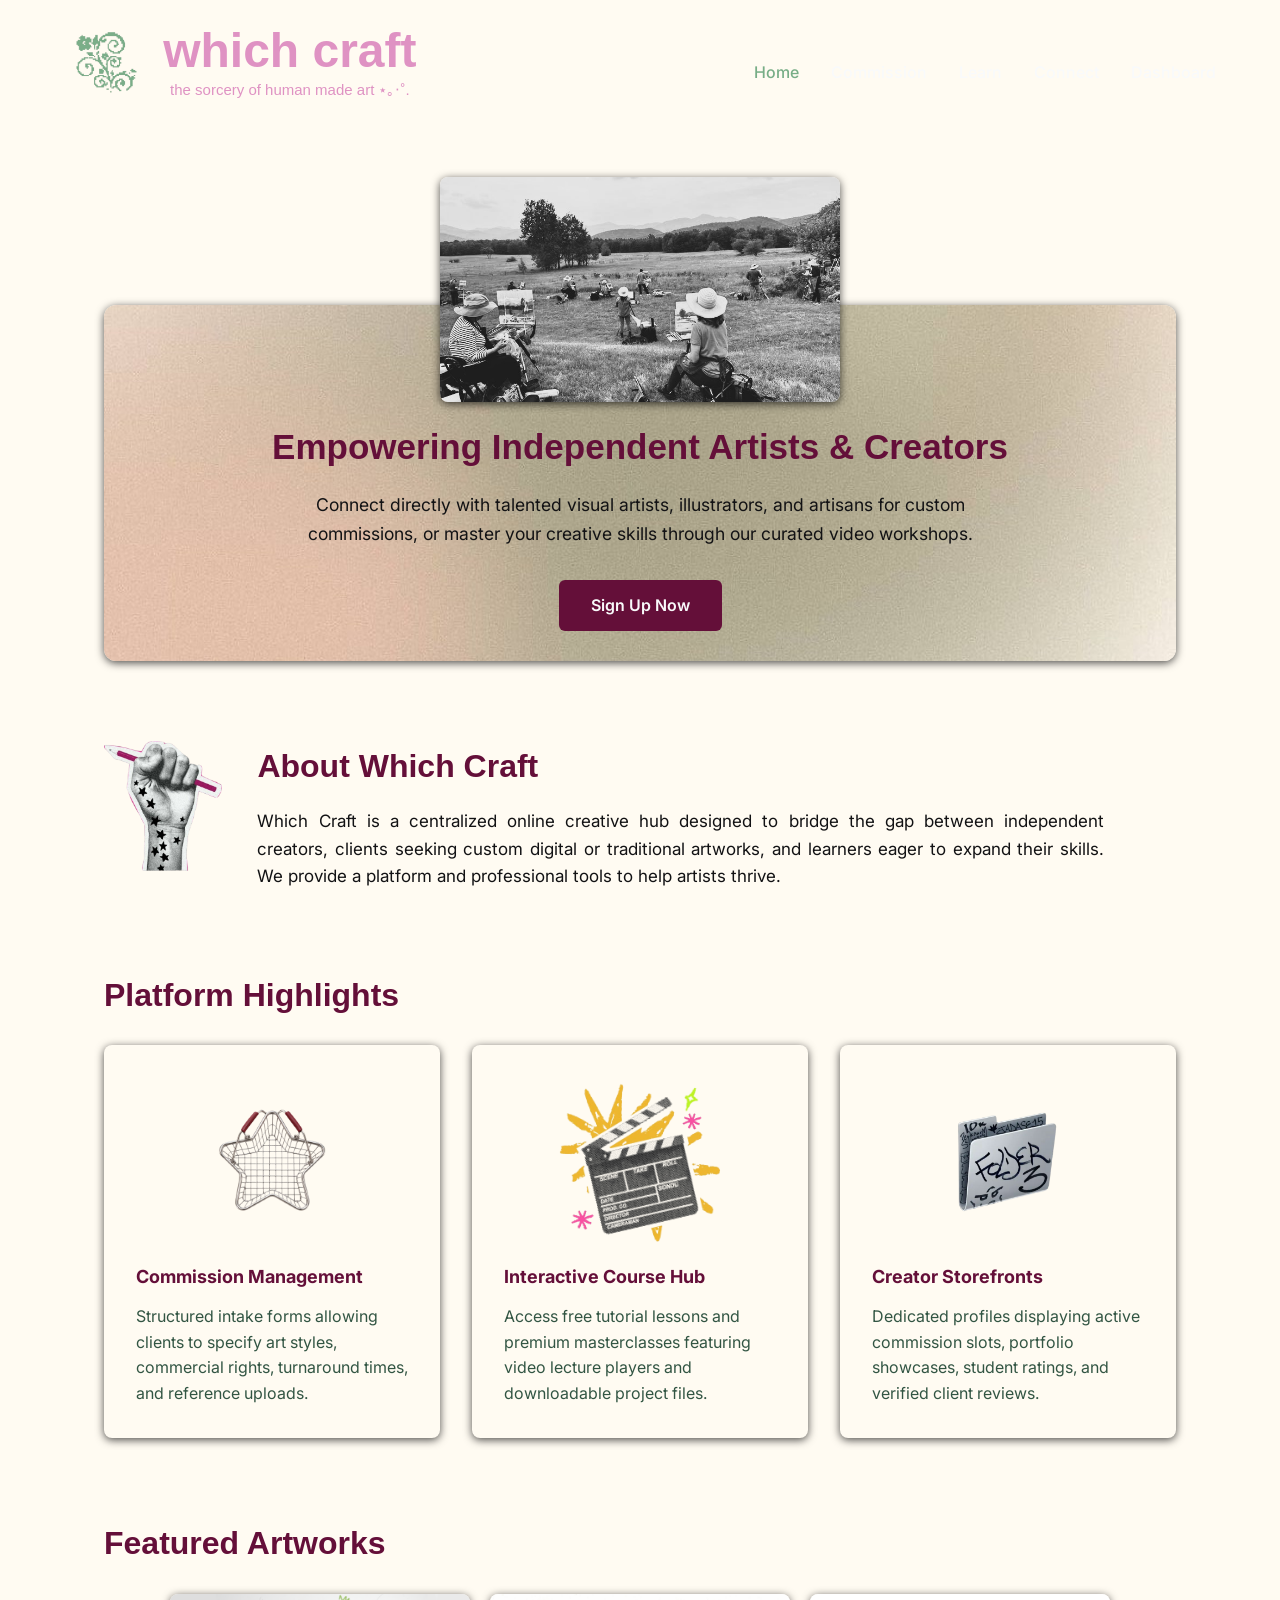
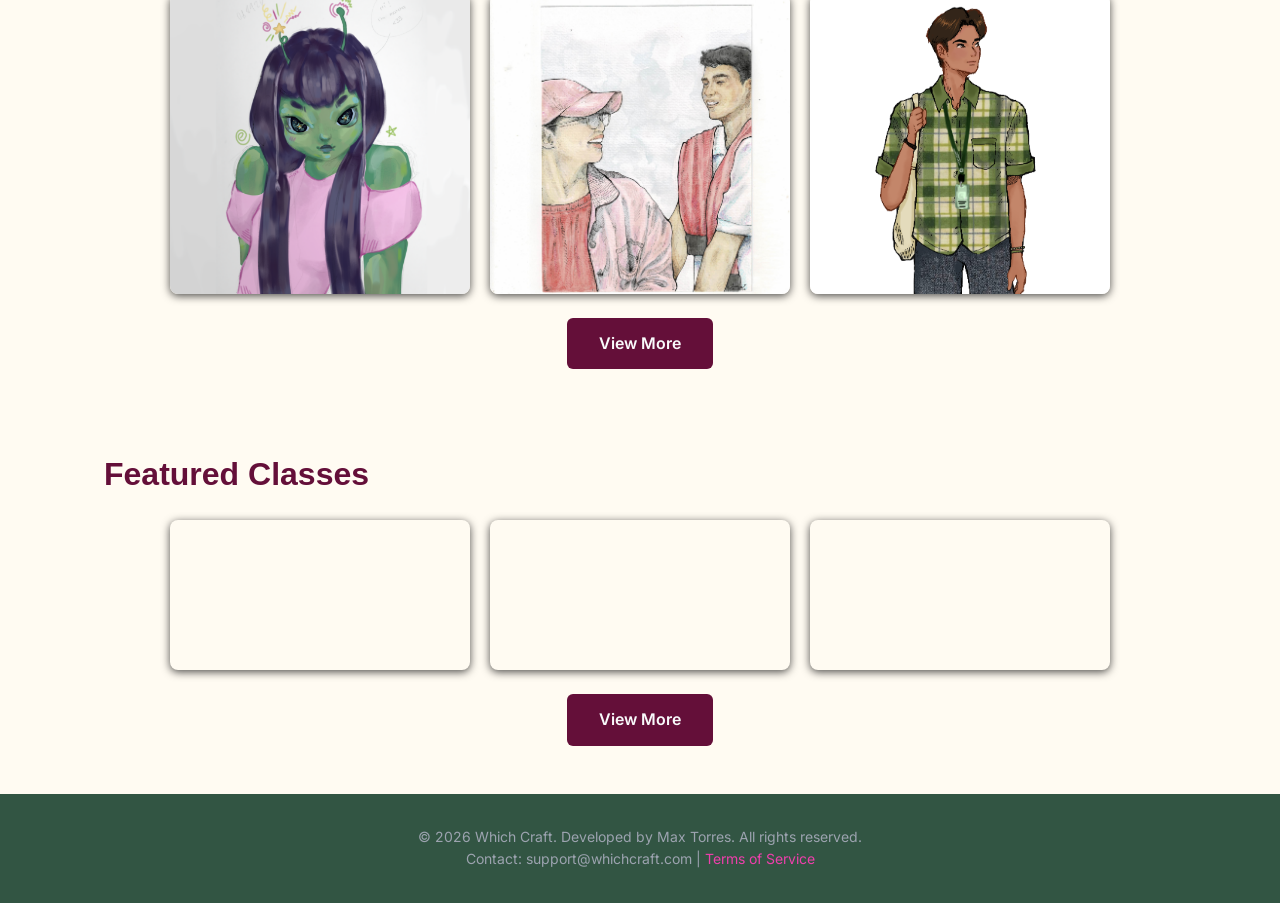
==== commit 4bc53c25: "replaced the "#" in the navs of otehr html files, and created the html for the learn page." ====
--- a/index.html
+++ b/index.html
@@ -31,7 +31,7 @@
             <ul>
                 <li><a href="index.html" class="active">Home</a></li>
                 <li><a href="commission.html">Commission</a> <!--hire an artist, scroll through portfolios and then message them--></li>
-                <li><a href="#">Learn</a> <!--learn from an artist (watch their offered courses)--></li>
+                <li><a href="learn.html">Learn</a> <!--learn from an artist (watch their offered courses)--></li>
                 <li><a href="connect.html">Connect</a></li> <!--join the community (set up your account as an artist)--></li>
                 <li><a href="dashboard.html">Dashboard</a> <!--manage your comissions, orders, or courses, and profile--></li>
             </ul>
@@ -131,7 +131,7 @@
             </div>
 
             <div class="view-more">
-                <button type="button" id="viewMoreBtn" class="cta-button">View More</button>
+                <a href="learn.html" class="cta-button view-more-btn">View More</a>
             </div>
 
         </section>
